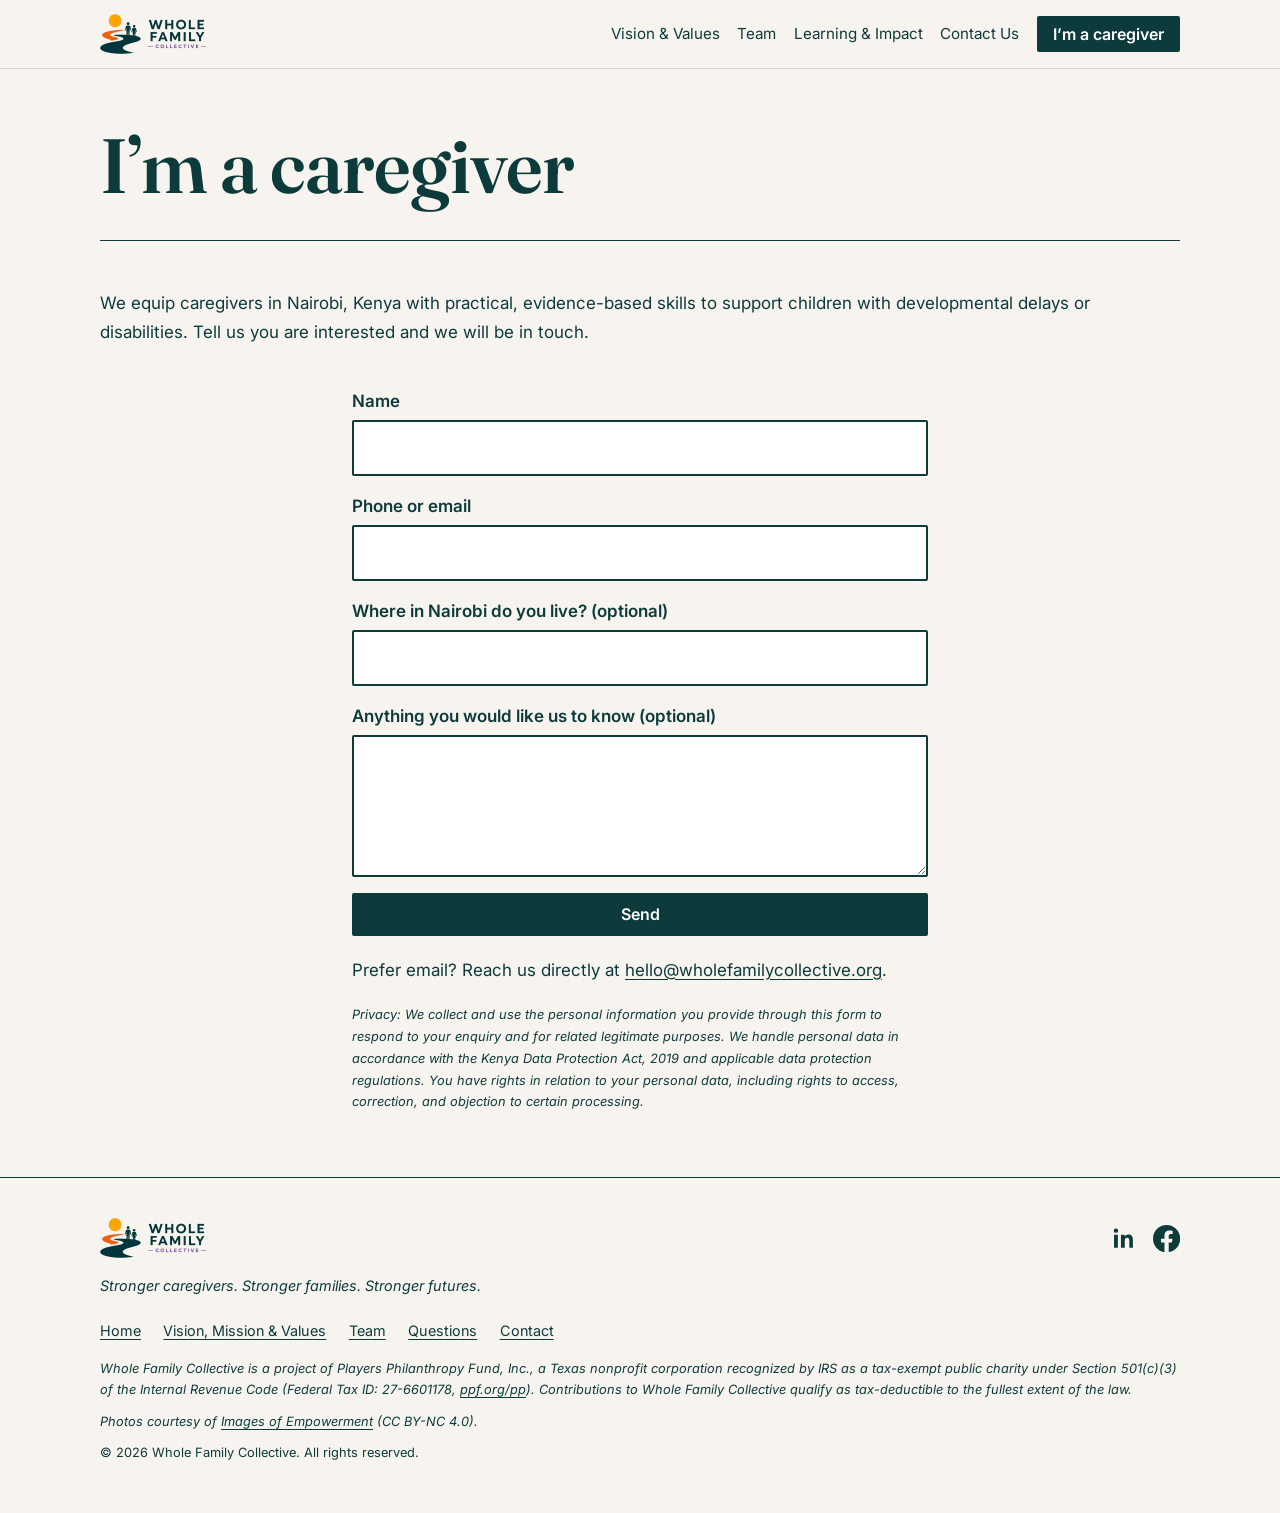
==== caregiver/index.html @ 93ed472e "Launch redesigned site in brand colors Rebuild the site from the volunteer mockup using the brand pa" ====
<!DOCTYPE html>
<html lang="en">
<head>
<meta charset="utf-8">
<meta name="viewport" content="width=device-width, initial-scale=1">
<link rel="icon" type="image/png" href="../images/favicon-256.png">
<title>I’m a caregiver | Whole Family Collective</title>
<meta name="description" content="Caregivers in Nairobi, Kenya: tell us you are interested and we will be in touch.">
<meta property="og:title" content="Whole Family Collective"><meta property="og:description" content="Stronger caregivers. Stronger families. Stronger futures."><meta name="twitter:card" content="summary_large_image">
<link rel="stylesheet" href="https://fonts.googleapis.com/css2?family=Fraunces:opsz,wght@9..144,400;9..144,600;9..144,800&family=Inter:ital,wght@0,400;0,500;0,600;0,700;1,400&display=swap">

<link rel="stylesheet" href="../css/brand.css">
</head>
<body>
<a class="skip" href="#main">Skip to content</a>
<header><div class="w">
<a class="logo" href="../" aria-label="Whole Family Collective, home"><img src="../images/logo-horizontal.png" alt="Whole Family Collective" width="170" height="40"></a>
<button id="mb" aria-expanded="false" aria-controls="nl">Menu</button>
<nav aria-label="Main"><ul id="nl">
<li><a href="../vision/">Vision &amp; Values</a></li><li><a href="../team/">Team</a></li><li><a href="../learning/">Learning &amp; Impact</a></li>
<li><a href="../contact/">Contact Us</a></li>
<li><a class="cta" href="../caregiver/">I’m a caregiver</a></li></ul></nav>
</div></header>

<main id="main" tabindex="-1">
<div class="w ph-head"><h1>I’m a caregiver</h1></div>
<section class="b"><div class="w">
<p>We equip caregivers in Nairobi, Kenya with practical, evidence-based skills to support children with developmental delays or disabilities. Tell us you are interested and we will be in touch.</p>
<div class="ctr"><div id="fb"><form action="https://formspree.io/f/mnpaedqv" method="POST">
<input type="hidden" name="_subject" value="Caregiver interest (wholefamilycollective.org)">
<input type="hidden" name="_next" value="https://wholefamilycollective.org/caregiver/?sent=true">
<input type="text" name="_gotcha" style="display:none" tabindex="-1" autocomplete="off">
<label>Name<input name="name" required autocomplete="name"></label>
<label>Phone or email<input name="contact" required></label>
<label>Where in Nairobi do you live? (optional)<input name="area"></label>
<label>Anything you would like us to know (optional)<textarea name="message" rows="4"></textarea></label>
<button class="btn" type="submit">Send</button></form></div>
<div id="ty" class="card thanks" hidden><h3>Thank you!</h3><p>Thank you for your interest. We’ve received your details and will be in touch soon.</p></div>
<p>Prefer email? Reach us directly at <a href="mailto:hello@wholefamilycollective.org">hello@wholefamilycollective.org</a>.</p>
<p class="legal">Privacy: We collect and use the personal information you provide through this form to respond to your enquiry and for related legitimate purposes. We handle personal data in accordance with the Kenya Data Protection Act, 2019 and applicable data protection regulations. You have rights in relation to your personal data, including rights to access, correction, and objection to certain processing.</p></div>
</div></section>
</main>

<footer><div class="w">
<div class="fbar"><p class="logo"><img src="../images/logo-horizontal.png" alt="Whole Family Collective" width="106" height="40"></p>
<ul class="soc"><li><a href="https://www.linkedin.com/company/wholefamilycollective/" target="_blank" rel="noopener" aria-label="Whole Family Collective on LinkedIn"><svg viewBox="0 0 24 24" aria-hidden="true" focusable="false"><path d="M6.94 8.5H3.56V20h3.38V8.5zM5.25 3a1.97 1.97 0 100 3.94 1.97 1.97 0 000-3.94zM20.44 20h-3.37v-5.6c0-1.34-.03-3.06-1.87-3.06-1.87 0-2.16 1.46-2.16 2.96V20H9.67V8.5h3.24v1.57h.05c.45-.85 1.56-1.75 3.2-1.75 3.42 0 4.05 2.25 4.05 5.18V20z"/></svg></a></li><li><a href="https://www.facebook.com/wholefamilycollective" target="_blank" rel="noopener" aria-label="Whole Family Collective on Facebook"><svg viewBox="0 0 24 24" aria-hidden="true" focusable="false"><path d="M24 12.073c0-6.627-5.373-12-12-12s-12 5.373-12 12c0 5.99 4.388 10.954 10.125 11.854v-8.385H7.078v-3.47h3.047V9.43c0-3.007 1.792-4.669 4.533-4.669 1.312 0 2.686.235 2.686.235v2.953H15.83c-1.491 0-1.956.925-1.956 1.874v2.25h3.328l-.532 3.47h-2.796v8.385C19.612 23.027 24 18.062 24 12.073z"/></svg></a></li></ul></div>
<p><em>Stronger caregivers. Stronger families. Stronger futures.</em></p>
<ul><li><a href="../">Home</a></li><li><a href="../vision/">Vision, Mission &amp; Values</a></li><li><a href="../team/">Team</a></li><li><a href="../questions/">Questions</a></li><li><a href="../contact/">Contact</a></li></ul>
<p class="legal">Whole Family Collective is a project of Players Philanthropy Fund, Inc., a Texas nonprofit corporation recognized by IRS as a tax-exempt public charity under Section 501(c)(3) of the Internal Revenue Code (Federal Tax ID: 27-6601178, <a href="https://www.ppf.org/pp">ppf.org/pp</a>). Contributions to Whole Family Collective qualify as tax-deductible to the fullest extent of the law.</p>
<p class="legal">Photos courtesy of <a href="https://imagesofempowerment.org">Images of Empowerment</a> (CC BY-NC 4.0).</p>
<p class="legal plain">© 2026 Whole Family Collective. All rights reserved.</p>
</div></footer>

<script>
var nl=document.getElementById("nl"),mb=document.getElementById("mb");
mb.addEventListener("click",function(){var o=nl.classList.toggle("open");mb.setAttribute("aria-expanded",o)});
if(/[?&]sent=true/.test(location.search)){document.getElementById("fb").hidden=true;document.getElementById("ty").hidden=false}
</script>
</body>
</html>
---- css/brand.css ----
/* Brand palette. Roles vs. the original mockup: paper->cream, ink->navy, green->navy (text/links/logo) and purple (dark bands),
   brick->coral (accents), ochre->gold, clay->tint (.clay sections keep their class name). */
:root{--line:#DED6C5;--cream:#F7F4EF;--navy:#0D3B3B;--teal:#1FA59A;--coral:#E4573D;--gold:#F2B705;--purple:#6C63B6;--tint:#EFEAE0;
--head:Fraunces,Georgia,serif;--body:Inter,system-ui,-apple-system,"Segoe UI",sans-serif}
*{box-sizing:border-box}html{scroll-behavior:smooth}
@media(prefers-reduced-motion:reduce){html{scroll-behavior:auto}*{animation:none!important;transition:none!important}}
body{margin:0;background:var(--cream);color:var(--navy);font:1.0625rem/1.7 var(--body)}
img{max-width:100%;display:block}a{color:var(--navy);text-underline-offset:3px}
:focus-visible{outline:3px solid var(--coral);outline-offset:3px}
.skip{position:absolute;left:-999px}.skip:focus{left:1rem;top:1rem;background:var(--navy);color:#fff;padding:.6rem 1rem;z-index:20}
.w{max-width:70rem;margin:0 auto;padding:0 1.25rem}
h1,h2,h3{font-family:var(--head);font-weight:600;line-height:1.08;margin:0 0 1.5rem;letter-spacing:-.01em}
h2{font-size:clamp(1.9rem,5.5vw,3.2rem)}h3{font-size:1.35rem;margin-bottom:.75rem}
p{margin:0 0 1.25rem}
.note{font-weight:700;font-size:1.2rem;color:var(--coral);margin:0 0 .75rem}
/* header */
header{background:var(--cream);border-bottom:1px solid rgba(13,59,59,.15);position:sticky;top:0;z-index:10}
header .w{display:flex;align-items:center;justify-content:space-between;gap:1rem;min-height:4.25rem}
.logo{font:800 1.15rem var(--head);color:var(--navy);text-decoration:none;line-height:1.1}
.logo img{height:40px;width:auto}
nav ul{display:flex;gap:1.1rem;list-style:none;margin:0;padding:0;align-items:center}
nav a{color:var(--navy);text-decoration:none;padding:.4rem 0;border-bottom:2px solid transparent;font-size:.95rem}
nav a:hover,nav a[aria-current]{border-color:var(--coral)}
nav a.cta,.btn{background:var(--navy);color:#fff;padding:.7rem 1.3rem;border-radius:2px;font-weight:600;text-decoration:none;display:inline-block;border:0;font:600 1rem var(--body);cursor:pointer}
nav a.cta{padding:.5rem 1rem}nav a.cta:hover,.btn:hover{background:var(--purple)}
#mb{display:none;background:none;border:2px solid var(--navy);padding:.45rem .8rem;font:600 .95rem var(--body)}
@media(max-width:62rem){#mb{display:block}nav ul{display:none;position:absolute;left:0;right:0;top:100%;background:var(--cream);flex-direction:column;align-items:flex-start;padding:1rem 1.25rem 1.5rem;border-bottom:1px solid rgba(13,59,59,.15)}nav ul.open{display:flex}}
/* hero: the 23 hours */
.hero{padding:3rem 0 0;overflow:hidden}
.hero .w{display:grid;gap:2rem}
.hero h1{font-size:clamp(2.1rem,7vw,4.6rem);font-weight:400;line-height:1.05;margin:0;max-width:17ch;animation:rise .9s ease both}
.hero h1 b{display:block;font-weight:800;font-size:clamp(9rem,40vw,25rem);line-height:.78;color:var(--coral);letter-spacing:-.06em;margin:.15em 0 0 -.04em}
@keyframes rise{from{opacity:0;transform:translateY(14px)}}
.ph{background:var(--tint);aspect-ratio:3/4;position:relative;overflow:hidden}
.ph img{width:100%;height:100%;object-fit:cover}
.ph:after{content:"";position:absolute;left:0;bottom:0;width:38%;height:10px;background:var(--gold)}
.lede p{font-size:1.2rem}
@media(min-width:52rem){.hero .w{grid-template-columns:1.5fr 1fr;gap:3.5rem}.hero .ph{margin-top:3rem;aspect-ratio:3/4.4}.lede{max-width:34rem}}
section.b{padding:4rem 0}.clay{background:var(--tint);--line:#D3CAB6}
/* stats */
.stats{display:grid;gap:3rem}
.stat b{display:block;font:800 clamp(4.5rem,18vw,9.5rem)/.85 var(--head);color:var(--coral);letter-spacing:-.04em}
.stat p{margin:.6rem 0 .3rem}.stat small{display:block;font-size:.9rem;border-left:4px solid var(--teal);padding-left:.7rem;max-width:34ch}
@media(min-width:52rem){.stats .stat{max-width:34rem}.stat:nth-child(2){margin-left:22%}.stat:nth-child(3){margin-left:44%}}
/* pillars: a path with honest statuses */
.path{border-left:3px solid var(--navy);margin-left:.4rem;padding-left:1.6rem}
.step{position:relative;padding:0 0 2.2rem}
.step:before{content:"";position:absolute;left:-2.15rem;top:.55rem;width:.9rem;height:.9rem;background:var(--coral);border-radius:50%}
.step:nth-child(2):before{background:var(--cream);border:3px solid var(--coral)}
.step:nth-child(3):before{background:var(--cream);border:3px dashed var(--navy)}
.step .st{font-weight:700;font-size:1.2rem;color:var(--coral)}
/* values */
.cols{display:grid;gap:1.5rem}
@media(min-width:52rem){.cols{grid-template-columns:repeat(3,1fr)}}
.dark{background:var(--purple);--line:#574F9A;color:#fff}.dark a{color:#fff}.dark .btn{background:var(--gold);color:var(--navy)}.dark .btn:hover{background:#fff}.dark :focus-visible{outline-color:#fff}
.quote{font:400 clamp(1.5rem,4vw,2.4rem)/1.25 var(--head);text-wrap:pretty;border-left:6px solid var(--coral);padding-left:1.2rem}
/* pages */
.ph-head{padding:3.5rem 1.25rem 0}.ph-head h1{font-size:clamp(2.4rem,7vw,4.8rem);margin:0}.ph-head::after{content:"";display:block;border-bottom:1px solid var(--navy);margin-top:2rem}.ph-head+section.b{padding-top:3rem}
.bio{display:grid;gap:1.5rem;padding:3rem 0;border-top:1px solid var(--navy)}article.bio:first-of-type{border-top:0}
@media(min-width:52rem){.bio{grid-template-columns:16rem 1fr;gap:3rem}.bio:nth-of-type(even){grid-template-columns:1fr 16rem}.bio:nth-of-type(even) .pic{order:2}}
.bio .ph{aspect-ratio:1/1.15}
.res{display:flex;align-items:center;min-height:8rem}.res p{margin:0}
.cols.c2,.cols.c4{grid-template-columns:1fr}
@media(min-width:40rem){.cols.c2,.cols.c4{grid-template-columns:repeat(2,1fr)}}
@media(min-width:62rem){.cols.c4{grid-template-columns:repeat(4,1fr)}}
.ph.empty:before{content:attr(data-l);position:absolute;inset:0;display:grid;place-items:center;font:600 .9rem var(--body);color:var(--navy);padding:1rem;text-align:center}
form{display:grid;gap:1rem;max-width:36rem;margin:0 auto}
label{font-weight:600;display:grid;gap:.3rem}
input,select,textarea{font:inherit;padding:.7rem;border:2px solid var(--navy);background:#fff;border-radius:2px;width:100%}
.empty{border:2px dashed var(--navy);padding:1.2rem;display:flex;align-items:center;min-height:8rem}.empty p{margin:0}.ph.empty{display:block;min-height:0}
footer{padding:2.5rem 0;font-size:.9rem;border-top:1px solid var(--navy)}
footer ul{list-style:none;padding:0;display:flex;flex-wrap:wrap;gap:1rem 1.4rem}footer p{max-width:none}
h4{font-family:var(--head);font-weight:600;font-size:1.2rem;line-height:1.15;margin:0 0 .75rem}
.lst{margin:0 0 1.2rem;padding-left:1.25rem}.lst li{margin:0 0 .6rem}.lst li::marker{color:var(--coral)}
@media(min-width:52rem){.path{display:grid;grid-template-columns:repeat(3,1fr);gap:3rem;border-left:0;border-top:3px solid var(--navy);margin-left:0;padding:2rem 0 0}
.step{padding:0}.step:before{left:0;top:-2.55rem}}
.wide h2{max-width:none;text-wrap:balance}.wide p:not(.quote){max-width:none;font-size:1.2rem}
.ic{width:3.25rem;height:3.25rem;display:grid;place-items:center;margin:0 0 1rem;border-radius:12px}
.ic svg{width:1.75rem;height:1.75rem;fill:none;stroke:#fff;stroke-width:1.6;stroke-linecap:round;stroke-linejoin:round}
.ic.navy{background:var(--navy)}.ic.coral{background:var(--coral)}.ic.purple{background:var(--purple)}.ic.teal{background:var(--teal)}
.ctr{max-width:36rem;margin:0 auto}.ctr p{max-width:none}
.mid{text-align:center}.mid .ic{margin-left:auto;margin-right:auto}
.card{background:rgba(255,255,255,.5);color:var(--navy);border:2px solid var(--line);border-radius:20px;padding:2rem 1.5rem}.lede.card{padding:2.5rem 2rem;align-self:start}
.card p:last-child{margin-bottom:0}
.legal{font-size:.8rem;font-style:italic;margin:0 0 .6rem}.legal.plain{font-style:normal}
.li{margin:1rem 0 0;text-align:center}.li a{display:inline-block;color:var(--navy)}.li a:hover{color:var(--purple)}.li svg{width:1.9rem;height:1.9rem;fill:currentColor;display:block}
/* spacing system: the same vertical rhythm on every page */
figure{margin:0}
.bio h2{margin:0 0 .25rem}.bio .note{margin-bottom:1.25rem}.bio p:last-child{margin-bottom:0}
:is(.b .w,.wide,.ctr)>*{margin-top:0;margin-bottom:0}
:is(.b .w,.wide,.ctr)>*+*{margin-top:1.25rem}
:is(.b .w,.wide,.ctr)>*+:is(h2,h3){margin-top:2.5rem}
:is(.b .w,.wide,.ctr)>:is(.stats,.path,.cols,.quote,.ctr,form,.empty,figure),
:is(.b .w,.wide,.ctr)>:is(.stats,.path,.cols,.quote,.ctr,form,.empty,figure)+*{margin-top:2.5rem}
:is(.b .w,.wide,.ctr)>h2+*{margin-top:1.5rem}
:is(.b .w,.wide,.ctr)>:is(h3,h4)+*{margin-top:.75rem}
:is(.b .w,.wide,.ctr)>.note+*{margin-top:.75rem}
:is(.b .w,.wide,.ctr)>.note+:is(.cols,.stats,.path){margin-top:1.5rem}
:is(.b .w,.wide,.ctr)>:first-child{margin-top:0}
.fbar{display:flex;align-items:center;justify-content:space-between;gap:1rem}.fbar{margin-bottom:1rem}.fbar .logo{margin:0}
footer .soc{gap:1rem;margin:0}footer .soc a{display:block;color:var(--navy)}footer .soc a:hover{color:var(--purple)}footer .soc svg{width:1.7rem;height:1.7rem;fill:currentColor;display:block}
.thanks{margin-top:0}.thanks h3{margin-bottom:.5rem}.thanks p{margin:0}
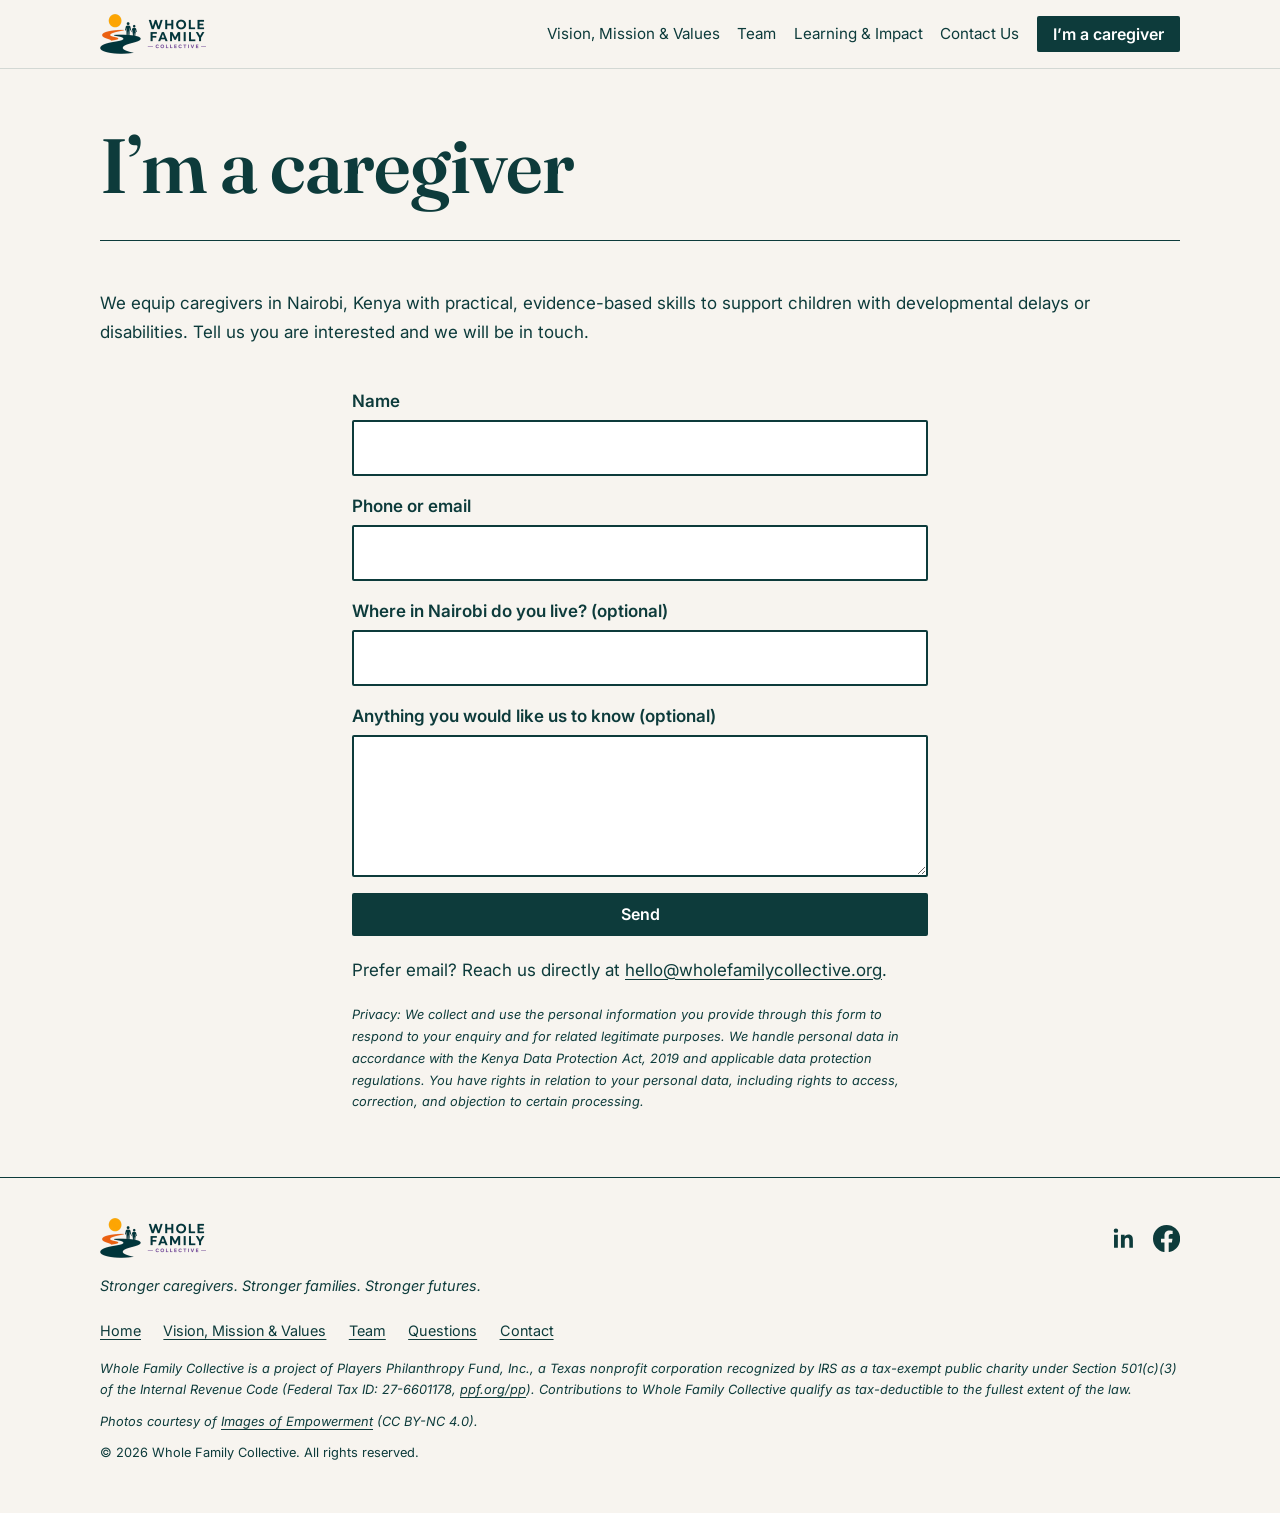
==== commit b4c59944: "Rename nav item to Vision, Mission & Values Co-Authored-By: Claude Sonnet 5.5 <noreply@anthropic.com" ====
--- a/caregiver/index.html
+++ b/caregiver/index.html
@@ -17,7 +17,7 @@
 <a class="logo" href="../" aria-label="Whole Family Collective, home"><img src="../images/logo-horizontal.png" alt="Whole Family Collective" width="170" height="40"></a>
 <button id="mb" aria-expanded="false" aria-controls="nl">Menu</button>
 <nav aria-label="Main"><ul id="nl">
-<li><a href="../vision/">Vision &amp; Values</a></li><li><a href="../team/">Team</a></li><li><a href="../learning/">Learning &amp; Impact</a></li>
+<li><a href="../vision/">Vision, Mission &amp; Values</a></li><li><a href="../team/">Team</a></li><li><a href="../learning/">Learning &amp; Impact</a></li>
 <li><a href="../contact/">Contact Us</a></li>
 <li><a class="cta" href="../caregiver/">I’m a caregiver</a></li></ul></nav>
 </div></header>
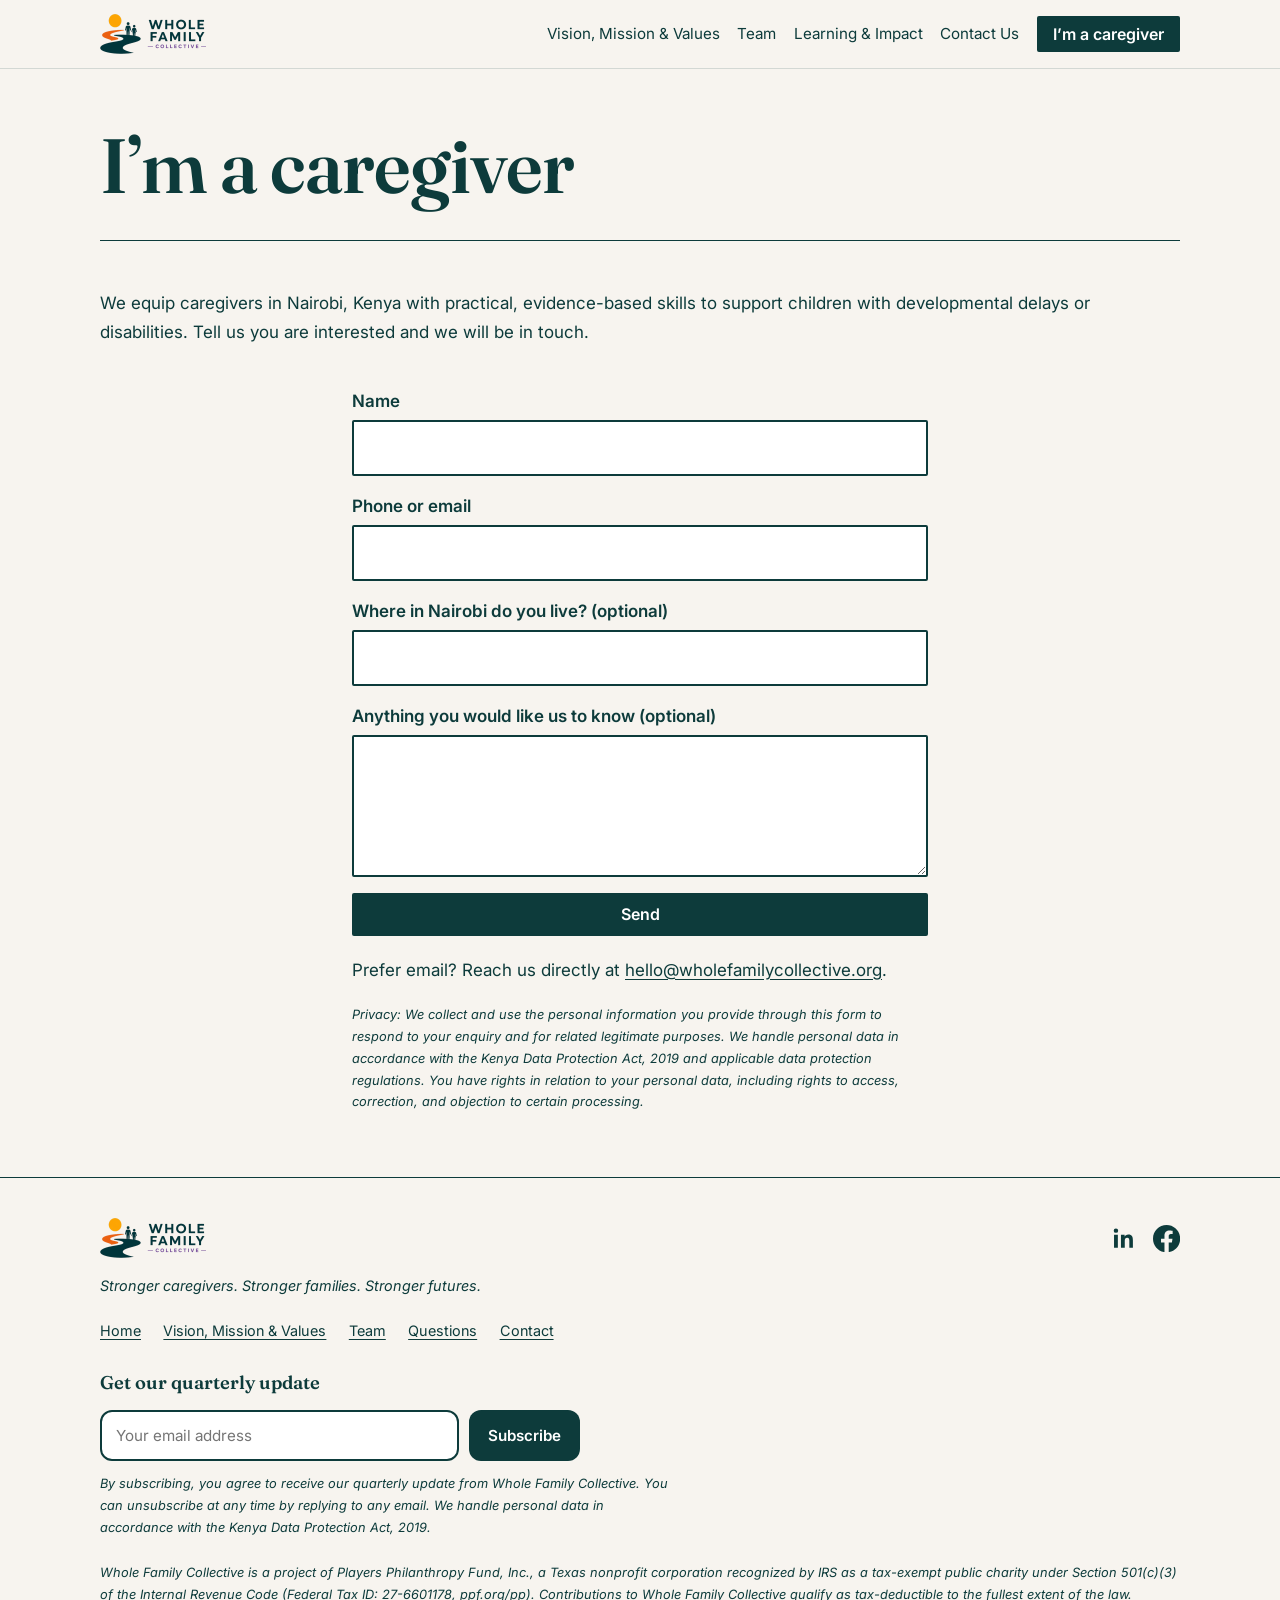
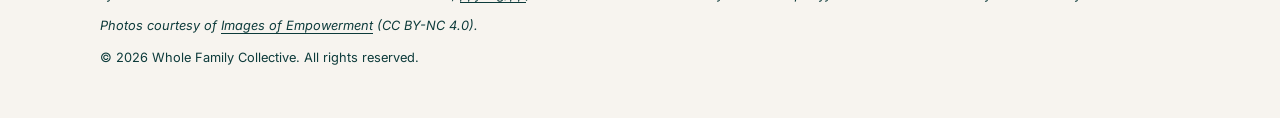
==== commit adc8e257: "Add quarterly newsletter signup to the footer Signups post to the existing Formspree form with its o" ====
--- a/caregiver/index.html
+++ b/caregiver/index.html
@@ -46,6 +46,18 @@
 <ul class="soc"><li><a href="https://www.linkedin.com/company/wholefamilycollective/" target="_blank" rel="noopener" aria-label="Whole Family Collective on LinkedIn"><svg viewBox="0 0 24 24" aria-hidden="true" focusable="false"><path d="M6.94 8.5H3.56V20h3.38V8.5zM5.25 3a1.97 1.97 0 100 3.94 1.97 1.97 0 000-3.94zM20.44 20h-3.37v-5.6c0-1.34-.03-3.06-1.87-3.06-1.87 0-2.16 1.46-2.16 2.96V20H9.67V8.5h3.24v1.57h.05c.45-.85 1.56-1.75 3.2-1.75 3.42 0 4.05 2.25 4.05 5.18V20z"/></svg></a></li><li><a href="https://www.facebook.com/wholefamilycollective" target="_blank" rel="noopener" aria-label="Whole Family Collective on Facebook"><svg viewBox="0 0 24 24" aria-hidden="true" focusable="false"><path d="M24 12.073c0-6.627-5.373-12-12-12s-12 5.373-12 12c0 5.99 4.388 10.954 10.125 11.854v-8.385H7.078v-3.47h3.047V9.43c0-3.007 1.792-4.669 4.533-4.669 1.312 0 2.686.235 2.686.235v2.953H15.83c-1.491 0-1.956.925-1.956 1.874v2.25h3.328l-.532 3.47h-2.796v8.385C19.612 23.027 24 18.062 24 12.073z"/></svg></a></li></ul></div>
 <p><em>Stronger caregivers. Stronger families. Stronger futures.</em></p>
 <ul><li><a href="../">Home</a></li><li><a href="../vision/">Vision, Mission &amp; Values</a></li><li><a href="../team/">Team</a></li><li><a href="../questions/">Questions</a></li><li><a href="../contact/">Contact</a></li></ul>
+<div class="subscribe" id="subscribe">
+<div id="sbf"><p class="sub-h">Get our quarterly update</p>
+<form class="sub" action="https://formspree.io/f/mnpaedqv" method="POST">
+<input type="hidden" name="_subject" value="Newsletter signup (wholefamilycollective.org)">
+<input type="hidden" name="_next" value="https://wholefamilycollective.org/caregiver/?subscribed=true#subscribe">
+<input type="text" name="_gotcha" style="display:none" tabindex="-1" autocomplete="off">
+<label class="sr" for="sub-email">Email address</label>
+<input id="sub-email" name="email" type="email" required autocomplete="email" placeholder="Your email address">
+<button class="btn" type="submit">Subscribe</button></form>
+<p class="legal">By subscribing, you agree to receive our quarterly update from Whole Family Collective. You can unsubscribe at any time by replying to any email. We handle personal data in accordance with the Kenya Data Protection Act, 2019.</p></div>
+<p class="sub-h" id="sbt" hidden>Thank you for subscribing. We’ll be in touch with our next update.</p>
+</div>
 <p class="legal">Whole Family Collective is a project of Players Philanthropy Fund, Inc., a Texas nonprofit corporation recognized by IRS as a tax-exempt public charity under Section 501(c)(3) of the Internal Revenue Code (Federal Tax ID: 27-6601178, <a href="https://www.ppf.org/pp">ppf.org/pp</a>). Contributions to Whole Family Collective qualify as tax-deductible to the fullest extent of the law.</p>
 <p class="legal">Photos courtesy of <a href="https://imagesofempowerment.org">Images of Empowerment</a> (CC BY-NC 4.0).</p>
 <p class="legal plain">© 2026 Whole Family Collective. All rights reserved.</p>
@@ -55,6 +67,7 @@
 var nl=document.getElementById("nl"),mb=document.getElementById("mb");
 mb.addEventListener("click",function(){var o=nl.classList.toggle("open");mb.setAttribute("aria-expanded",o)});
 if(/[?&]sent=true/.test(location.search)){document.getElementById("fb").hidden=true;document.getElementById("ty").hidden=false}
+if(/[?&]subscribed=true/.test(location.search)){document.getElementById("sbf").hidden=true;document.getElementById("sbt").hidden=false}
 </script>
 </body>
 </html>
--- a/css/brand.css
+++ b/css/brand.css
@@ -100,3 +100,12 @@
 .fbar{display:flex;align-items:center;justify-content:space-between;gap:1rem}.fbar{margin-bottom:1rem}.fbar .logo{margin:0}
 footer .soc{gap:1rem;margin:0}footer .soc a{display:block;color:var(--navy)}footer .soc a:hover{color:var(--purple)}footer .soc svg{width:1.7rem;height:1.7rem;fill:currentColor;display:block}
 .thanks{margin-top:0}.thanks h3{margin-bottom:.5rem}.thanks p{margin:0}
+/* newsletter signup (footer) */
+.subscribe{margin:1.5rem 0}
+.sub-h{font-family:var(--head);font-weight:600;font-size:1.15rem;margin:0 0 .75rem}
+form.sub{display:flex;gap:.6rem;max-width:30rem;margin:0 0 .75rem;align-items:stretch}
+form.sub input[type=email]{flex:1;min-width:0;width:auto;border-radius:12px;padding:.65rem .9rem;font-size:.95rem}
+form.sub .btn{border-radius:12px;padding:.65rem 1.2rem;font-size:.95rem;white-space:nowrap}
+.subscribe .legal{max-width:36rem}
+.sr{position:absolute;left:-999px}
+@media(max-width:30rem){form.sub{flex-direction:column}}
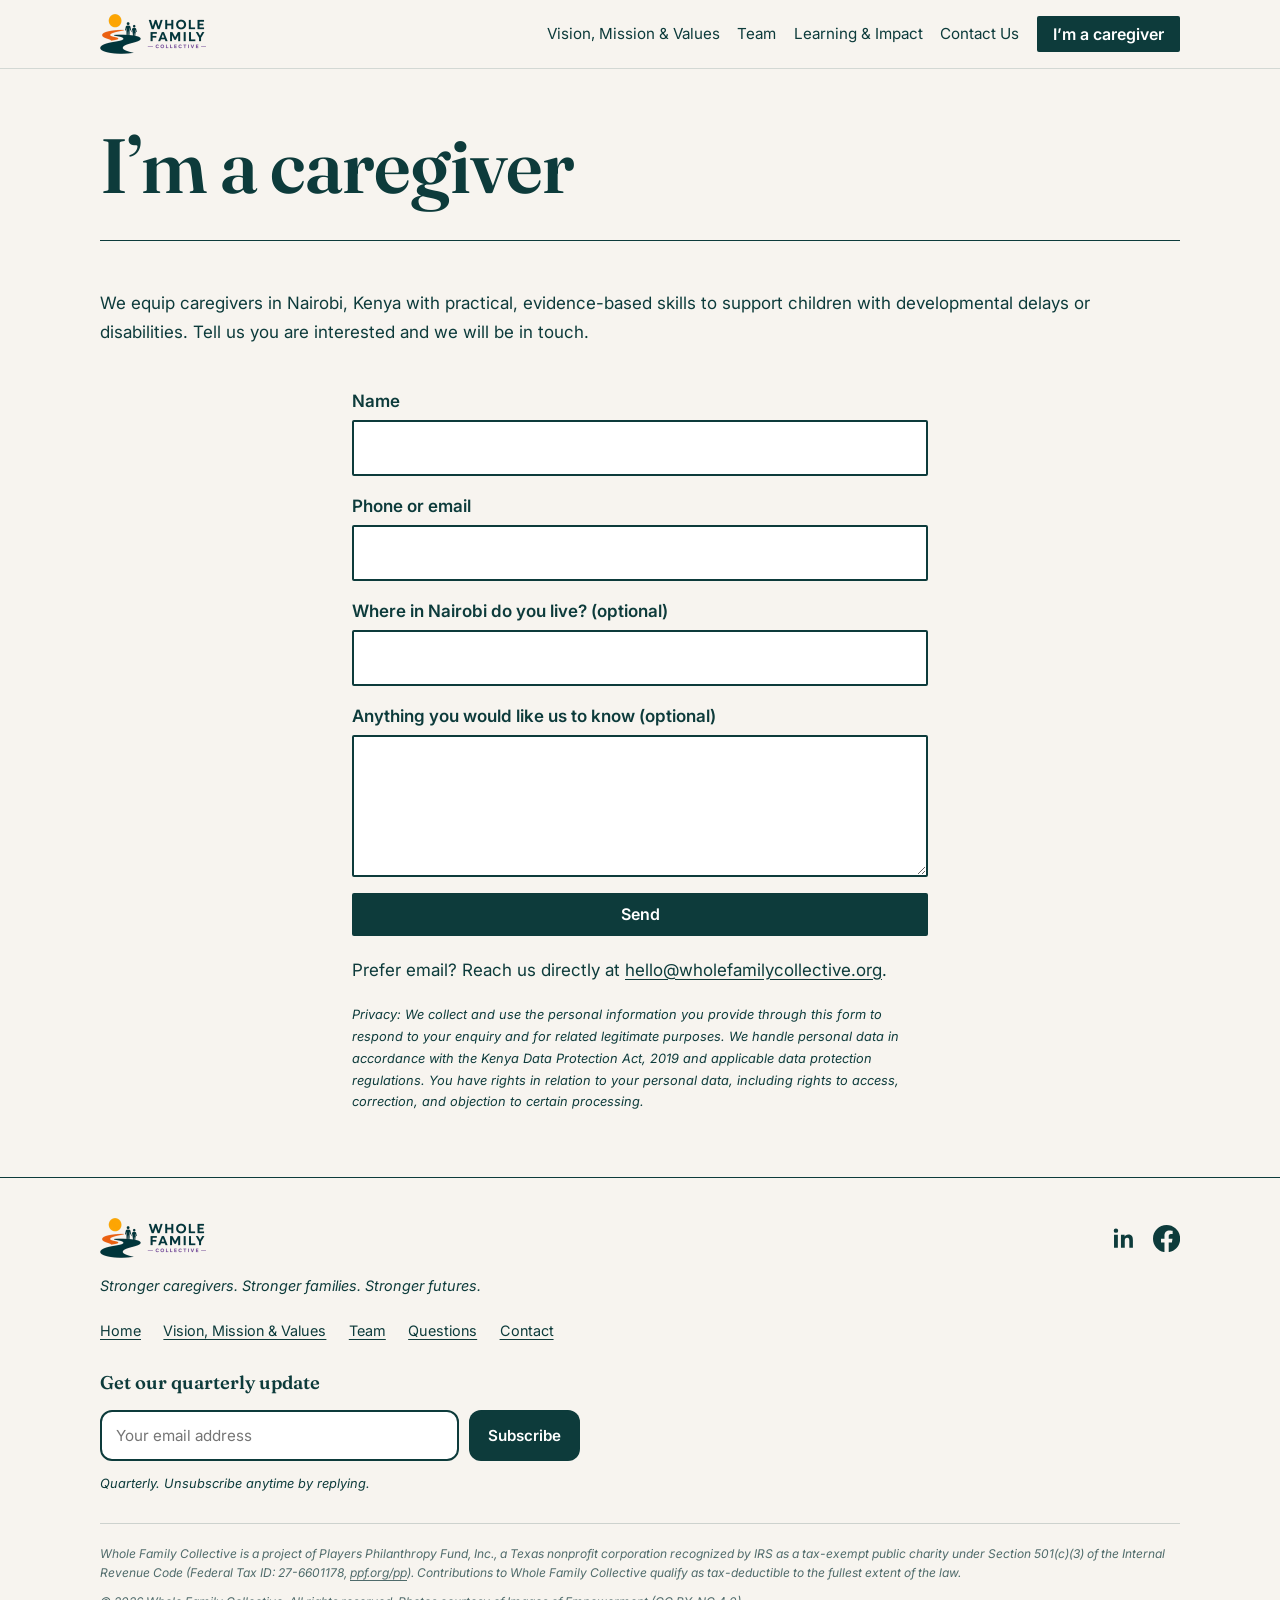
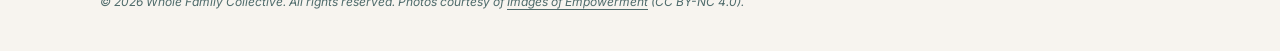
==== commit e8d15ad4: "Quiet the footer legal text into one footnote block Group the fiscal sponsor statement, photo credit" ====
--- a/caregiver/index.html
+++ b/caregiver/index.html
@@ -55,12 +55,14 @@
 <label class="sr" for="sub-email">Email address</label>
 <input id="sub-email" name="email" type="email" required autocomplete="email" placeholder="Your email address">
 <button class="btn" type="submit">Subscribe</button></form>
-<p class="legal">By subscribing, you agree to receive our quarterly update from Whole Family Collective. You can unsubscribe at any time by replying to any email. We handle personal data in accordance with the Kenya Data Protection Act, 2019.</p></div>
+<p class="legal">Quarterly. Unsubscribe anytime by replying.</p></div>
 <p class="sub-h" id="sbt" hidden>Thank you for subscribing. We’ll be in touch with our next update.</p>
 </div>
-<p class="legal">Whole Family Collective is a project of Players Philanthropy Fund, Inc., a Texas nonprofit corporation recognized by IRS as a tax-exempt public charity under Section 501(c)(3) of the Internal Revenue Code (Federal Tax ID: 27-6601178, <a href="https://www.ppf.org/pp">ppf.org/pp</a>). Contributions to Whole Family Collective qualify as tax-deductible to the fullest extent of the law.</p>
-<p class="legal">Photos courtesy of <a href="https://imagesofempowerment.org">Images of Empowerment</a> (CC BY-NC 4.0).</p>
-<p class="legal plain">© 2026 Whole Family Collective. All rights reserved.</p>
+
+<div class="fine">
+<p>Whole Family Collective is a project of Players Philanthropy Fund, Inc., a Texas nonprofit corporation recognized by IRS as a tax-exempt public charity under Section 501(c)(3) of the Internal Revenue Code (Federal Tax ID: 27-6601178, <a href="https://www.ppf.org/pp">ppf.org/pp</a>). Contributions to Whole Family Collective qualify as tax-deductible to the fullest extent of the law.</p>
+<p>© 2026 Whole Family Collective. All rights reserved. Photos courtesy of <a href="https://imagesofempowerment.org">Images of Empowerment</a> (CC BY-NC 4.0).</p>
+</div>
 </div></footer>
 
 <script>
--- a/css/brand.css
+++ b/css/brand.css
@@ -109,3 +109,7 @@
 .subscribe .legal{max-width:36rem}
 .sr{position:absolute;left:-999px}
 @media(max-width:30rem){form.sub{flex-direction:column}}
+/* quiet legal block */
+.fine{border-top:1px solid rgba(13,59,59,.18);margin-top:1.75rem;padding-top:1.25rem;color:#4F6B6B}
+.fine p{font-size:.75rem;font-style:italic;line-height:1.6;margin:0 0 .6rem}
+.fine p:last-child{margin-bottom:0}.fine a{color:inherit}
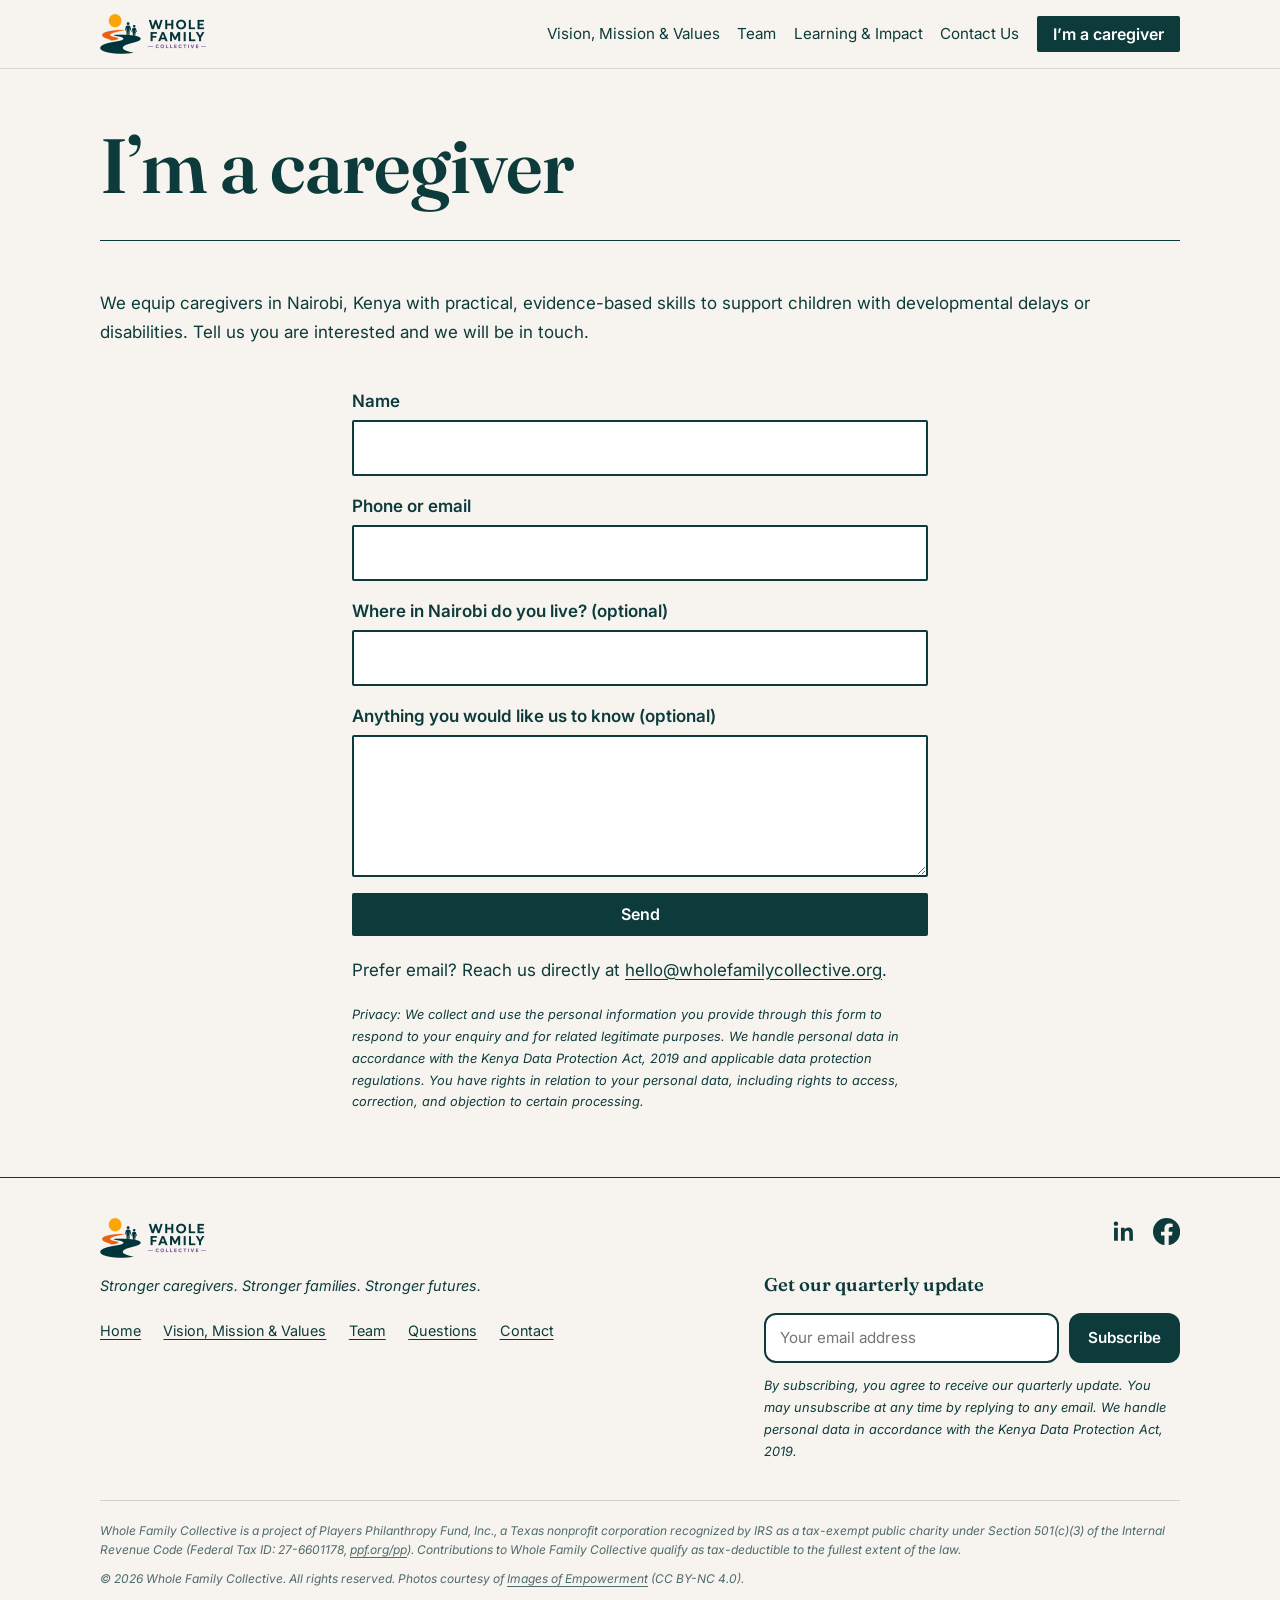
==== commit a1c407eb: "Move newsletter signup to the right side of the footer Social icons and the signup now sit in a righ" ====
--- a/caregiver/index.html
+++ b/caregiver/index.html
@@ -42,10 +42,14 @@
 </main>
 
 <footer><div class="w">
-<div class="fbar"><p class="logo"><img src="../images/logo-horizontal.png" alt="Whole Family Collective" width="106" height="40"></p>
-<ul class="soc"><li><a href="https://www.linkedin.com/company/wholefamilycollective/" target="_blank" rel="noopener" aria-label="Whole Family Collective on LinkedIn"><svg viewBox="0 0 24 24" aria-hidden="true" focusable="false"><path d="M6.94 8.5H3.56V20h3.38V8.5zM5.25 3a1.97 1.97 0 100 3.94 1.97 1.97 0 000-3.94zM20.44 20h-3.37v-5.6c0-1.34-.03-3.06-1.87-3.06-1.87 0-2.16 1.46-2.16 2.96V20H9.67V8.5h3.24v1.57h.05c.45-.85 1.56-1.75 3.2-1.75 3.42 0 4.05 2.25 4.05 5.18V20z"/></svg></a></li><li><a href="https://www.facebook.com/wholefamilycollective" target="_blank" rel="noopener" aria-label="Whole Family Collective on Facebook"><svg viewBox="0 0 24 24" aria-hidden="true" focusable="false"><path d="M24 12.073c0-6.627-5.373-12-12-12s-12 5.373-12 12c0 5.99 4.388 10.954 10.125 11.854v-8.385H7.078v-3.47h3.047V9.43c0-3.007 1.792-4.669 4.533-4.669 1.312 0 2.686.235 2.686.235v2.953H15.83c-1.491 0-1.956.925-1.956 1.874v2.25h3.328l-.532 3.47h-2.796v8.385C19.612 23.027 24 18.062 24 12.073z"/></svg></a></li></ul></div>
+<div class="ftop">
+<div class="fl">
+<p class="logo"><img src="../images/logo-horizontal.png" alt="Whole Family Collective" width="106" height="40"></p>
 <p><em>Stronger caregivers. Stronger families. Stronger futures.</em></p>
 <ul><li><a href="../">Home</a></li><li><a href="../vision/">Vision, Mission &amp; Values</a></li><li><a href="../team/">Team</a></li><li><a href="../questions/">Questions</a></li><li><a href="../contact/">Contact</a></li></ul>
+</div>
+<div class="fr">
+<ul class="soc"><li><a href="https://www.linkedin.com/company/wholefamilycollective/" target="_blank" rel="noopener" aria-label="Whole Family Collective on LinkedIn"><svg viewBox="0 0 24 24" aria-hidden="true" focusable="false"><path d="M6.94 8.5H3.56V20h3.38V8.5zM5.25 3a1.97 1.97 0 100 3.94 1.97 1.97 0 000-3.94zM20.44 20h-3.37v-5.6c0-1.34-.03-3.06-1.87-3.06-1.87 0-2.16 1.46-2.16 2.96V20H9.67V8.5h3.24v1.57h.05c.45-.85 1.56-1.75 3.2-1.75 3.42 0 4.05 2.25 4.05 5.18V20z"/></svg></a></li><li><a href="https://www.facebook.com/wholefamilycollective" target="_blank" rel="noopener" aria-label="Whole Family Collective on Facebook"><svg viewBox="0 0 24 24" aria-hidden="true" focusable="false"><path d="M24 12.073c0-6.627-5.373-12-12-12s-12 5.373-12 12c0 5.99 4.388 10.954 10.125 11.854v-8.385H7.078v-3.47h3.047V9.43c0-3.007 1.792-4.669 4.533-4.669 1.312 0 2.686.235 2.686.235v2.953H15.83c-1.491 0-1.956.925-1.956 1.874v2.25h3.328l-.532 3.47h-2.796v8.385C19.612 23.027 24 18.062 24 12.073z"/></svg></a></li></ul>
 <div class="subscribe" id="subscribe">
 <div id="sbf"><p class="sub-h">Get our quarterly update</p>
 <form class="sub" action="https://formspree.io/f/mnpaedqv" method="POST">
@@ -55,10 +59,11 @@
 <label class="sr" for="sub-email">Email address</label>
 <input id="sub-email" name="email" type="email" required autocomplete="email" placeholder="Your email address">
 <button class="btn" type="submit">Subscribe</button></form>
-<p class="legal">Quarterly. Unsubscribe anytime by replying.</p></div>
+<p class="legal">By subscribing, you agree to receive our quarterly update. You may unsubscribe at any time by replying to any email. We handle personal data in accordance with the Kenya Data Protection Act, 2019.</p></div>
 <p class="sub-h" id="sbt" hidden>Thank you for subscribing. We’ll be in touch with our next update.</p>
 </div>
-
+</div>
+</div>
 <div class="fine">
 <p>Whole Family Collective is a project of Players Philanthropy Fund, Inc., a Texas nonprofit corporation recognized by IRS as a tax-exempt public charity under Section 501(c)(3) of the Internal Revenue Code (Federal Tax ID: 27-6601178, <a href="https://www.ppf.org/pp">ppf.org/pp</a>). Contributions to Whole Family Collective qualify as tax-deductible to the fullest extent of the law.</p>
 <p>© 2026 Whole Family Collective. All rights reserved. Photos courtesy of <a href="https://imagesofempowerment.org">Images of Empowerment</a> (CC BY-NC 4.0).</p>
--- a/css/brand.css
+++ b/css/brand.css
@@ -113,3 +113,9 @@
 .fine{border-top:1px solid rgba(13,59,59,.18);margin-top:1.75rem;padding-top:1.25rem;color:#4F6B6B}
 .fine p{font-size:.75rem;font-style:italic;line-height:1.6;margin:0 0 .6rem}
 .fine p:last-child{margin-bottom:0}.fine a{color:inherit}
+/* footer layout: links left, social + signup right */
+.ftop{display:grid;gap:2rem}
+.fl .logo{margin:0 0 1rem}.fl>p{margin:0 0 1.25rem}.fl ul{margin-bottom:0}
+.fr .soc{margin:0 0 1.5rem;justify-content:flex-end}
+.fr .subscribe{margin:0}.fr .subscribe .legal{max-width:none}
+@media(min-width:52rem){.ftop{grid-template-columns:1fr minmax(0,26rem);gap:3rem;align-items:start}}
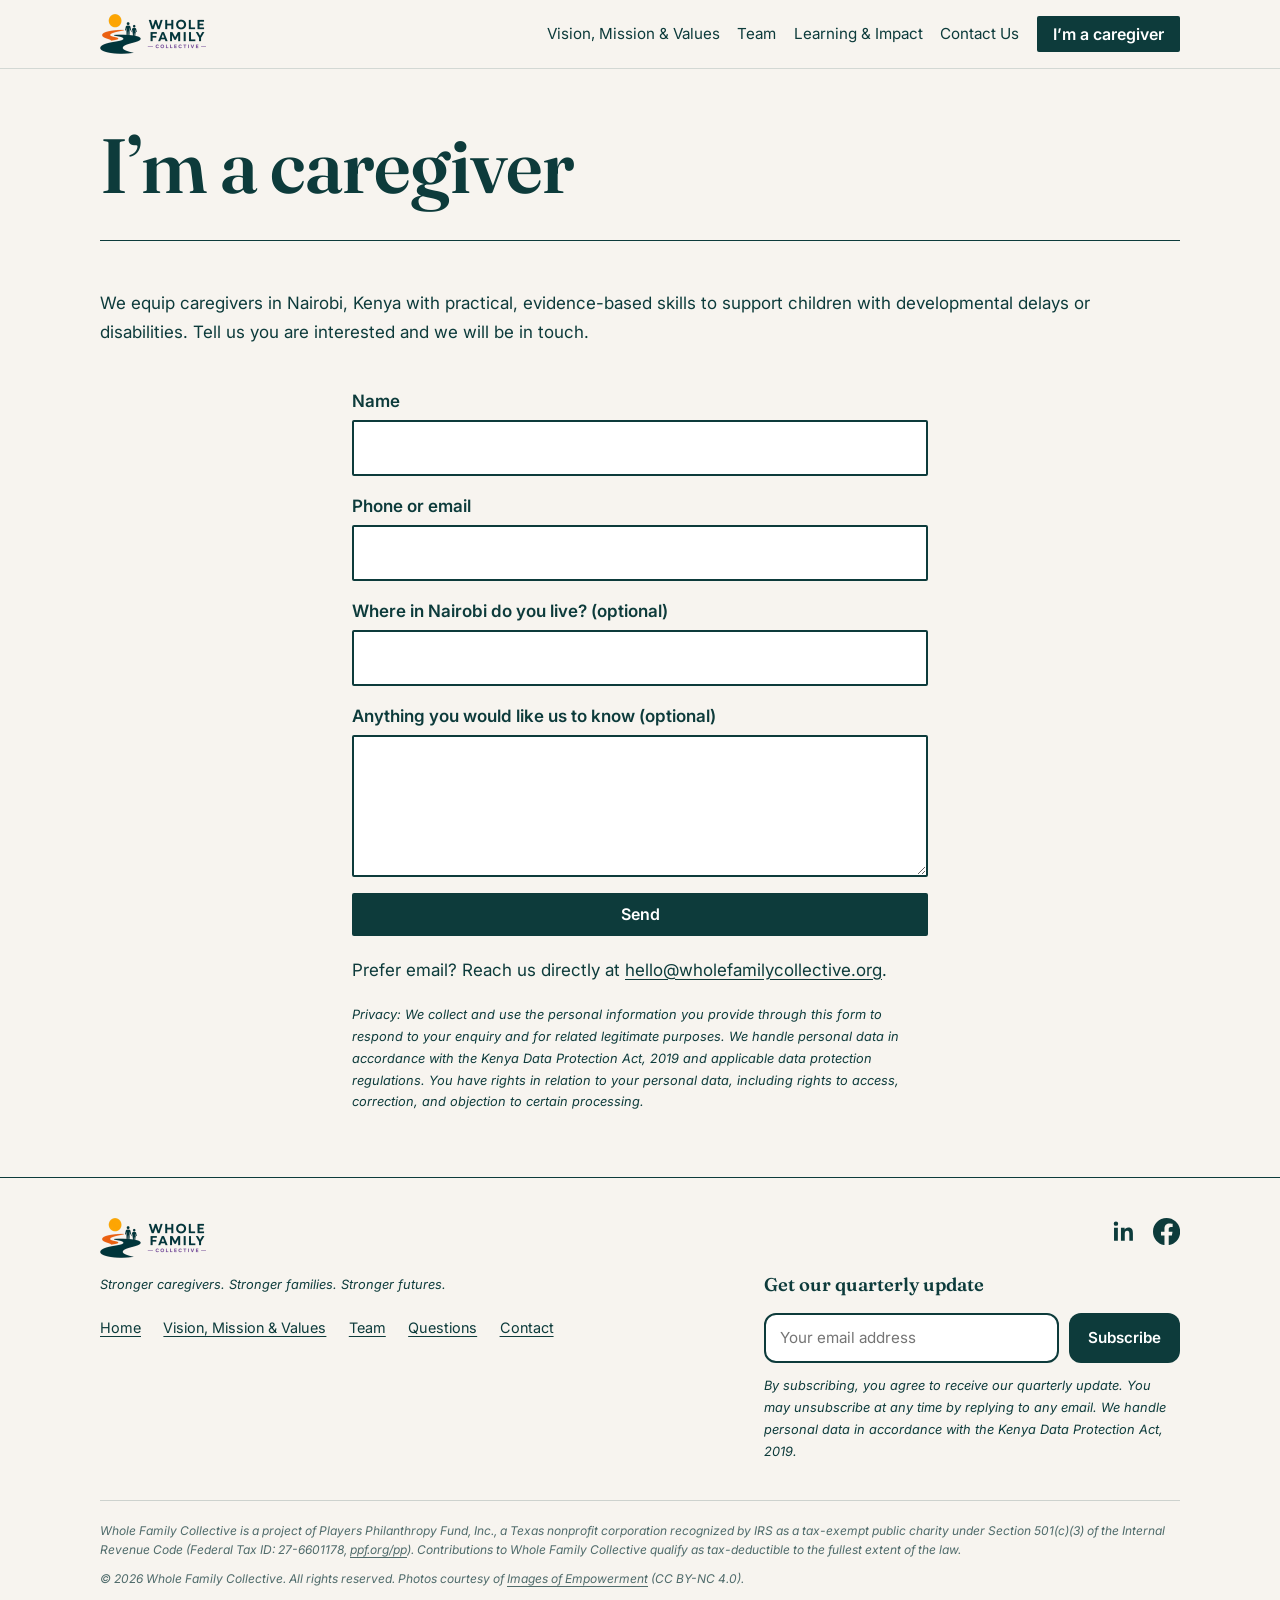
==== commit 841c1721: "Make footer tagline smaller Co-Authored-By: Claude Sonnet 5.5 <noreply@anthropic.com>" ====
--- a/caregiver/index.html
+++ b/caregiver/index.html
@@ -45,7 +45,7 @@
 <div class="ftop">
 <div class="fl">
 <p class="logo"><img src="../images/logo-horizontal.png" alt="Whole Family Collective" width="106" height="40"></p>
-<p><em>Stronger caregivers. Stronger families. Stronger futures.</em></p>
+<p class="ftag"><em>Stronger caregivers. Stronger families. Stronger futures.</em></p>
 <ul><li><a href="../">Home</a></li><li><a href="../vision/">Vision, Mission &amp; Values</a></li><li><a href="../team/">Team</a></li><li><a href="../questions/">Questions</a></li><li><a href="../contact/">Contact</a></li></ul>
 </div>
 <div class="fr">
--- a/css/brand.css
+++ b/css/brand.css
@@ -119,3 +119,4 @@
 .fr .soc{margin:0 0 1.5rem;justify-content:flex-end}
 .fr .subscribe{margin:0}.fr .subscribe .legal{max-width:none}
 @media(min-width:52rem){.ftop{grid-template-columns:1fr minmax(0,26rem);gap:3rem;align-items:start}}
+.fl>p.ftag{font-size:.8rem}
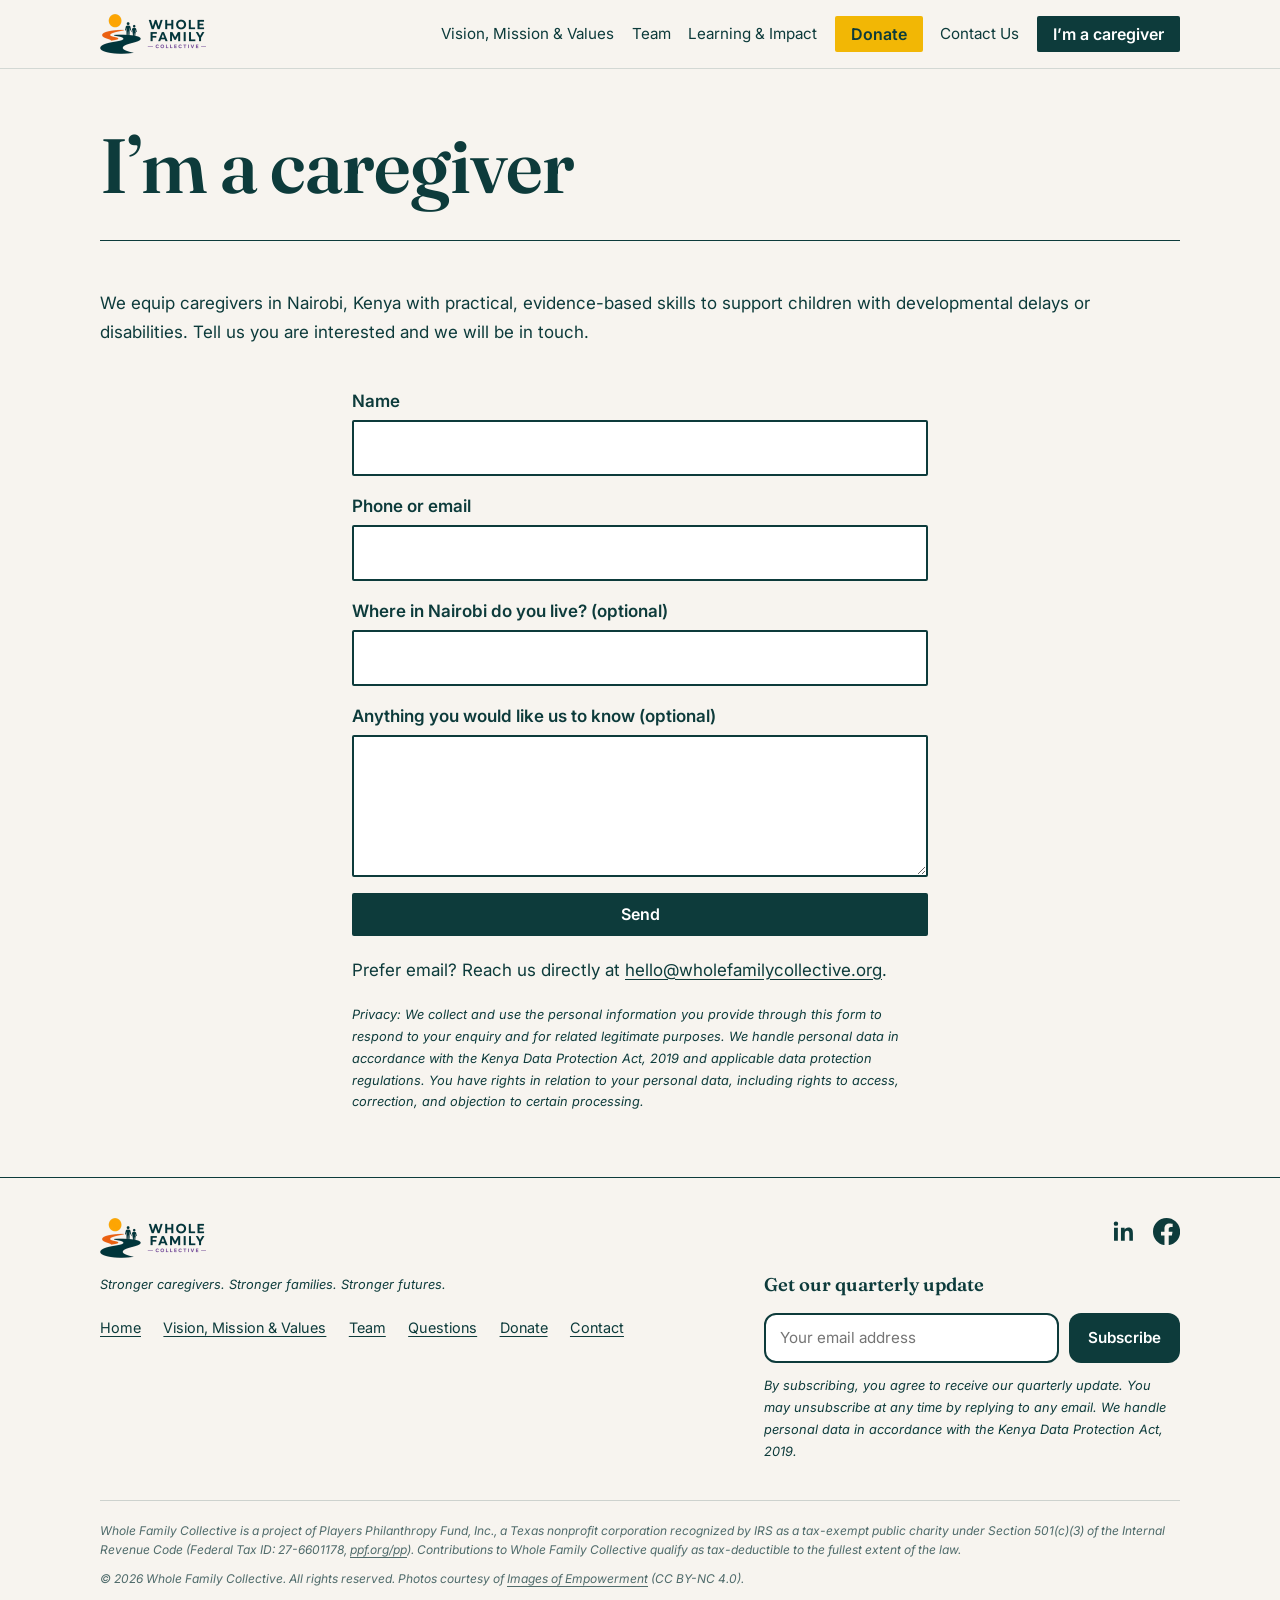
==== commit cf76977c: "Add Donate page and link it across the site New /donate/ page with a Give Lively button, fiscal spon" ====
--- a/caregiver/index.html
+++ b/caregiver/index.html
@@ -18,6 +18,7 @@
 <button id="mb" aria-expanded="false" aria-controls="nl">Menu</button>
 <nav aria-label="Main"><ul id="nl">
 <li><a href="../vision/">Vision, Mission &amp; Values</a></li><li><a href="../team/">Team</a></li><li><a href="../learning/">Learning &amp; Impact</a></li>
+<li><a class="cta give" href="../donate/">Donate</a></li>
 <li><a href="../contact/">Contact Us</a></li>
 <li><a class="cta" href="../caregiver/">I’m a caregiver</a></li></ul></nav>
 </div></header>
@@ -46,7 +47,7 @@
 <div class="fl">
 <p class="logo"><img src="../images/logo-horizontal.png" alt="Whole Family Collective" width="106" height="40"></p>
 <p class="ftag"><em>Stronger caregivers. Stronger families. Stronger futures.</em></p>
-<ul><li><a href="../">Home</a></li><li><a href="../vision/">Vision, Mission &amp; Values</a></li><li><a href="../team/">Team</a></li><li><a href="../questions/">Questions</a></li><li><a href="../contact/">Contact</a></li></ul>
+<ul><li><a href="../">Home</a></li><li><a href="../vision/">Vision, Mission &amp; Values</a></li><li><a href="../team/">Team</a></li><li><a href="../questions/">Questions</a></li><li><a href="../donate/">Donate</a></li><li><a href="../contact/">Contact</a></li></ul>
 </div>
 <div class="fr">
 <ul class="soc"><li><a href="https://www.linkedin.com/company/wholefamilycollective/" target="_blank" rel="noopener" aria-label="Whole Family Collective on LinkedIn"><svg viewBox="0 0 24 24" aria-hidden="true" focusable="false"><path d="M6.94 8.5H3.56V20h3.38V8.5zM5.25 3a1.97 1.97 0 100 3.94 1.97 1.97 0 000-3.94zM20.44 20h-3.37v-5.6c0-1.34-.03-3.06-1.87-3.06-1.87 0-2.16 1.46-2.16 2.96V20H9.67V8.5h3.24v1.57h.05c.45-.85 1.56-1.75 3.2-1.75 3.42 0 4.05 2.25 4.05 5.18V20z"/></svg></a></li><li><a href="https://www.facebook.com/wholefamilycollective" target="_blank" rel="noopener" aria-label="Whole Family Collective on Facebook"><svg viewBox="0 0 24 24" aria-hidden="true" focusable="false"><path d="M24 12.073c0-6.627-5.373-12-12-12s-12 5.373-12 12c0 5.99 4.388 10.954 10.125 11.854v-8.385H7.078v-3.47h3.047V9.43c0-3.007 1.792-4.669 4.533-4.669 1.312 0 2.686.235 2.686.235v2.953H15.83c-1.491 0-1.956.925-1.956 1.874v2.25h3.328l-.532 3.47h-2.796v8.385C19.612 23.027 24 18.062 24 12.073z"/></svg></a></li></ul>
--- a/css/brand.css
+++ b/css/brand.css
@@ -120,3 +120,18 @@
 .fr .subscribe{margin:0}.fr .subscribe .legal{max-width:none}
 @media(min-width:52rem){.ftop{grid-template-columns:1fr minmax(0,26rem);gap:3rem;align-items:start}}
 .fl>p.ftag{font-size:.8rem}
+/* volunteers: a smaller, secondary team section; name and title on top, photo level with the text below */
+.advisors h2{font-size:clamp(1.5rem,3.6vw,2rem)}
+.bio.sm{border:2px solid var(--line);border-radius:20px;background:rgba(255,255,255,.22);padding:1.5rem;gap:1.25rem 2rem;align-items:stretch}
+.bio.sm .vh{grid-column:1/-1}
+.bio.sm h3{margin:0 0 .25rem}
+.bio.sm .note{font-size:1rem;margin:0}
+.bio.sm p{font-size:.95rem}
+.bio.sm .ph{aspect-ratio:1/1.15;border-radius:14px}
+.bio.sm .ph img{object-position:50% 14%}
+@media(min-width:52rem){.bio.sm{grid-template-columns:13rem 1fr;padding:1.75rem}.bio.sm .pic{position:relative}.bio.sm .ph{aspect-ratio:auto;position:absolute;inset:0}}
+/* donate */
+nav a.cta.give{background:var(--gold);color:var(--navy)}nav a.cta.give:hover{background:var(--navy);color:#fff}
+.btn.alt{background:transparent;border:2px solid currentColor;color:#fff;margin-left:.5rem}.btn.alt:hover{background:#fff;color:var(--navy)}
+.cols.c3{grid-template-columns:1fr}@media(min-width:52rem){.cols.c3{grid-template-columns:repeat(3,1fr)}}
+.dark .card a{color:var(--navy)}
